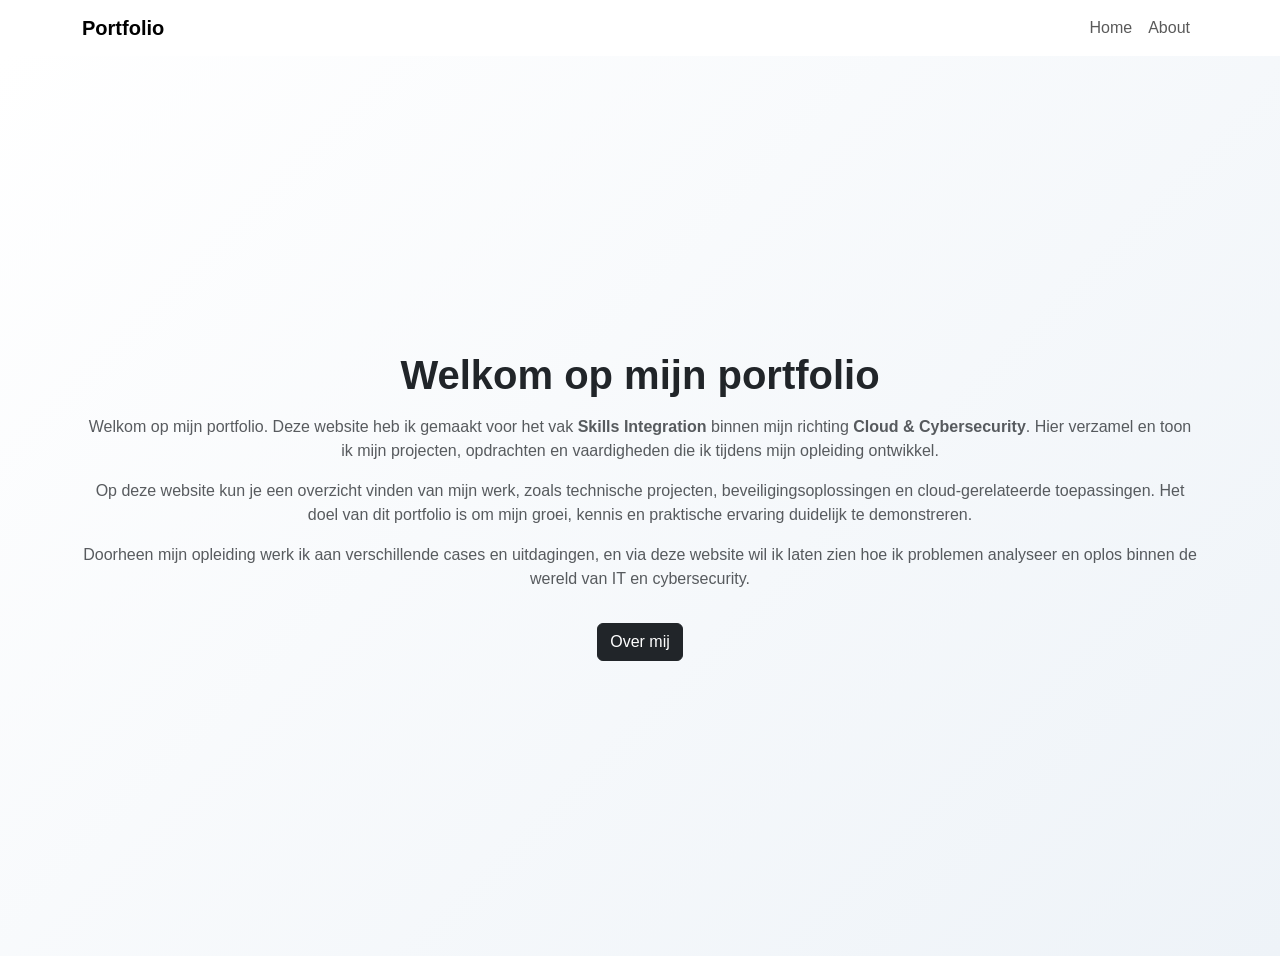
==== index.html @ e4fbb496 "Eerste deel" ====
<!DOCTYPE html>
<html lang="nl">
<head>
  <meta charset="UTF-8">
  <meta name="viewport" content="width=device-width, initial-scale=1.0">
  <title>Homepage</title>
  <link href="https://cdn.jsdelivr.net/npm/bootstrap@5.3.3/dist/css/bootstrap.min.css" rel="stylesheet">
  <link rel="stylesheet" href="style.css">
</head>
<body>

<nav class="navbar navbar-expand-lg sticky-top">
  <div class="container">
    <a class="navbar-brand fw-bold" href="index.html">Portfolio</a>
    <div class="navbar-nav ms-auto">
      <a class="nav-link" href="index.html">Home</a>
      <a class="nav-link" href="about.html">About</a>
    </div>
  </div>
</nav>

<section class="hero">
  <div class="container text-center">
    <h1>Welkom op mijn portfolio</h1>

    <p class="text-muted mt-3">
      Welkom op mijn portfolio. Deze website heb ik gemaakt voor het vak <strong>Skills Integration</strong> binnen mijn richting <strong>Cloud & Cybersecurity</strong>.  
      Hier verzamel en toon ik mijn projecten, opdrachten en vaardigheden die ik tijdens mijn opleiding ontwikkel.
    </p>

    <p class="text-muted">
      Op deze website kun je een overzicht vinden van mijn werk, zoals technische projecten, beveiligingsoplossingen en cloud-gerelateerde toepassingen.  
      Het doel van dit portfolio is om mijn groei, kennis en praktische ervaring duidelijk te demonstreren.
    </p>

    <p class="text-muted">
      Doorheen mijn opleiding werk ik aan verschillende cases en uitdagingen, en via deze website wil ik laten zien hoe ik problemen analyseer en oplos binnen de wereld van IT en cybersecurity.
    </p>

    <a href="about.html" class="btn btn-dark mt-3">Over mij</a>
  </div>
</section>

<script src="https://cdn.jsdelivr.net/npm/bootstrap@5.3.3/dist/js/bootstrap.bundle.min.js"></script>
</body>
</html>
---- style.css ----
body {
  font-family: Arial, sans-serif;
  background-color: #f8f9fa;
}

.hero {
  min-height: 100vh;
  display: flex;
  align-items: center;
  justify-content: center;
  background: linear-gradient(135deg, #ffffff, #eef3f8);
}

.navbar {
  background-color: rgba(255,255,255,0.95);
}

h1, h2 {
  font-weight: 700;
}
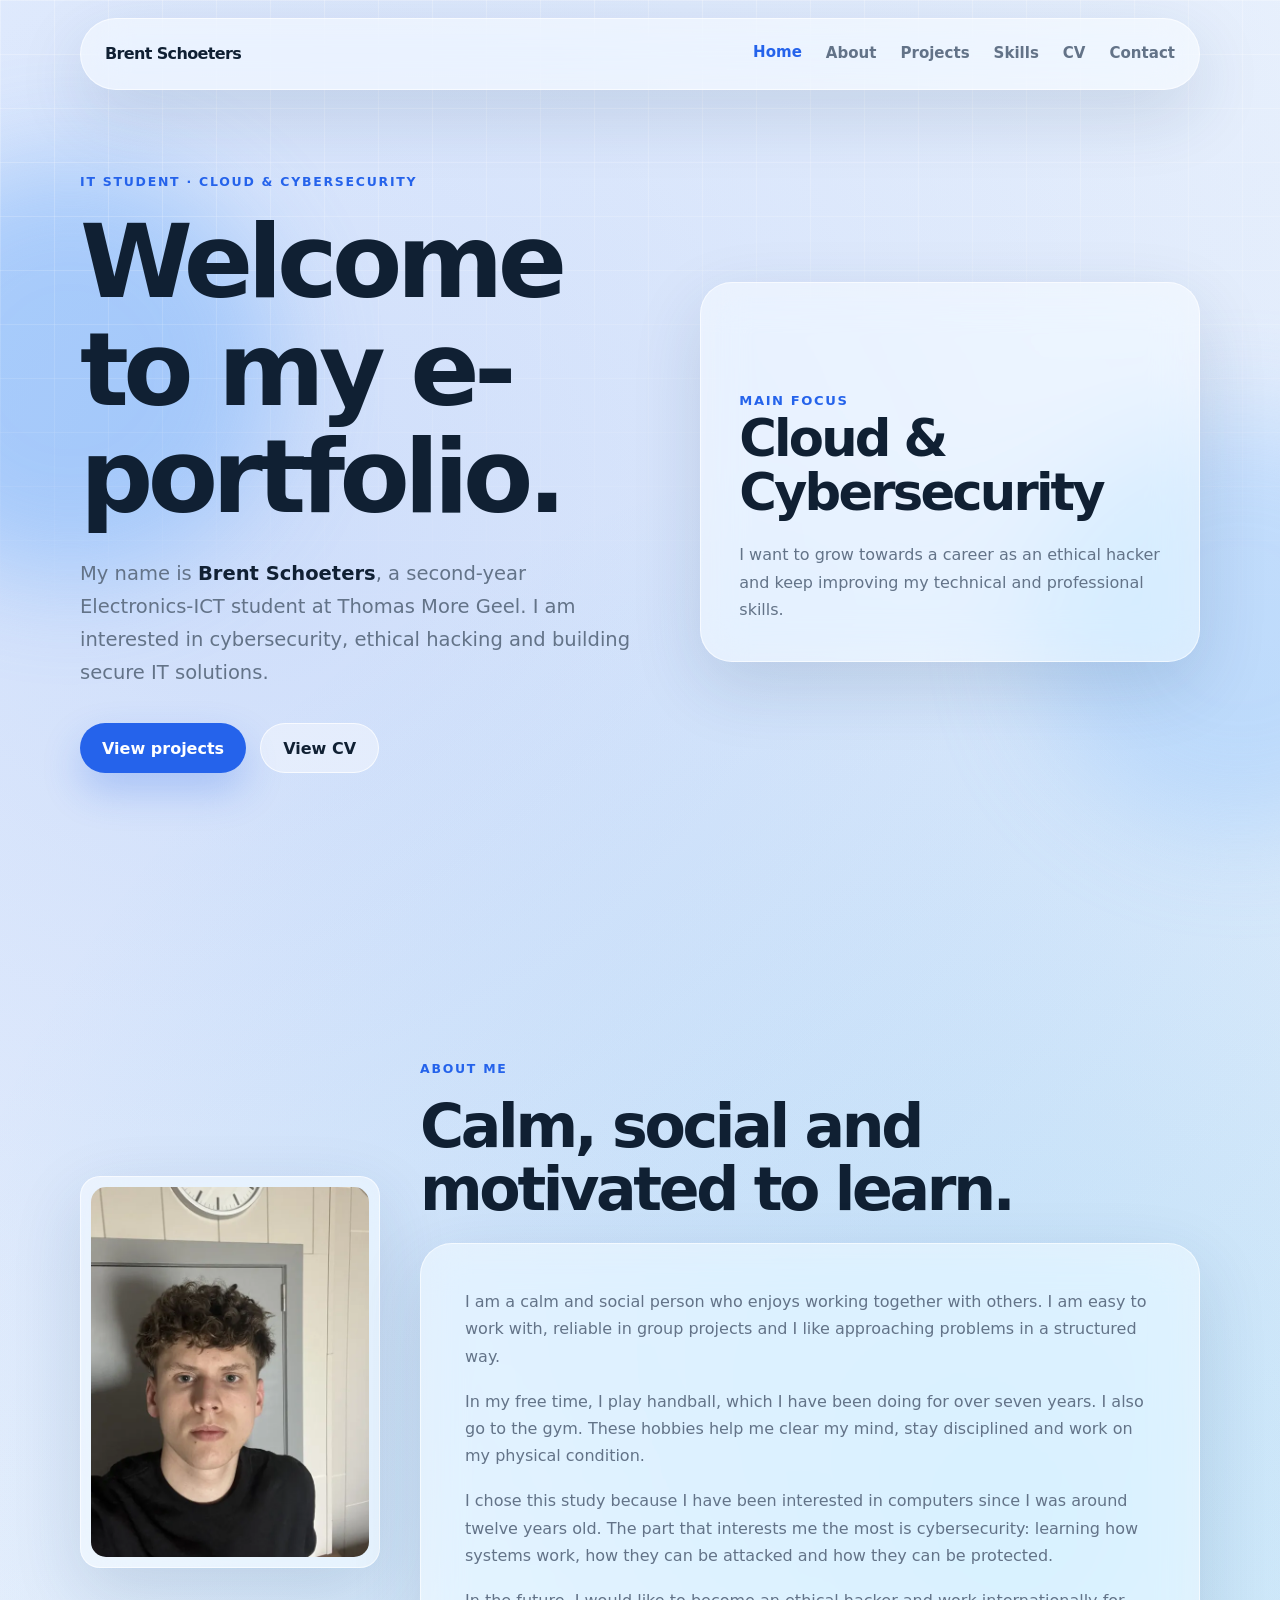
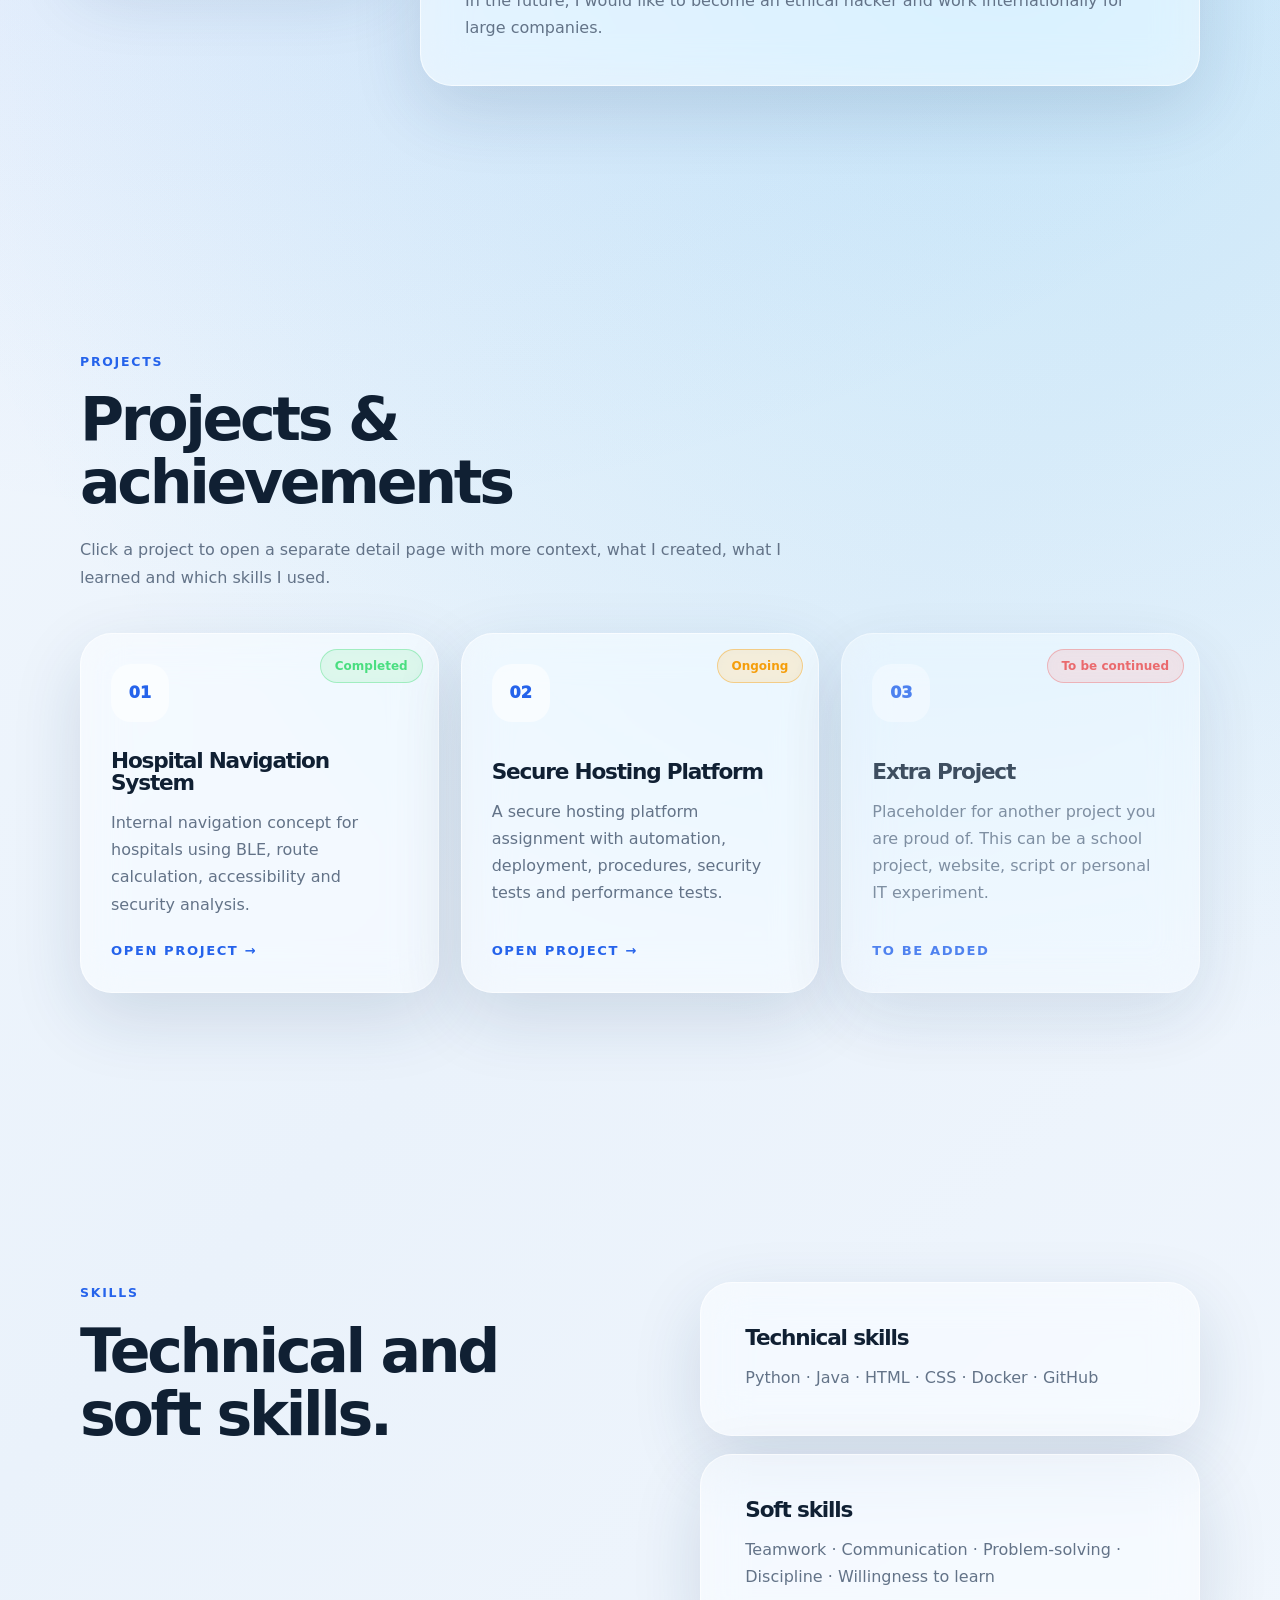
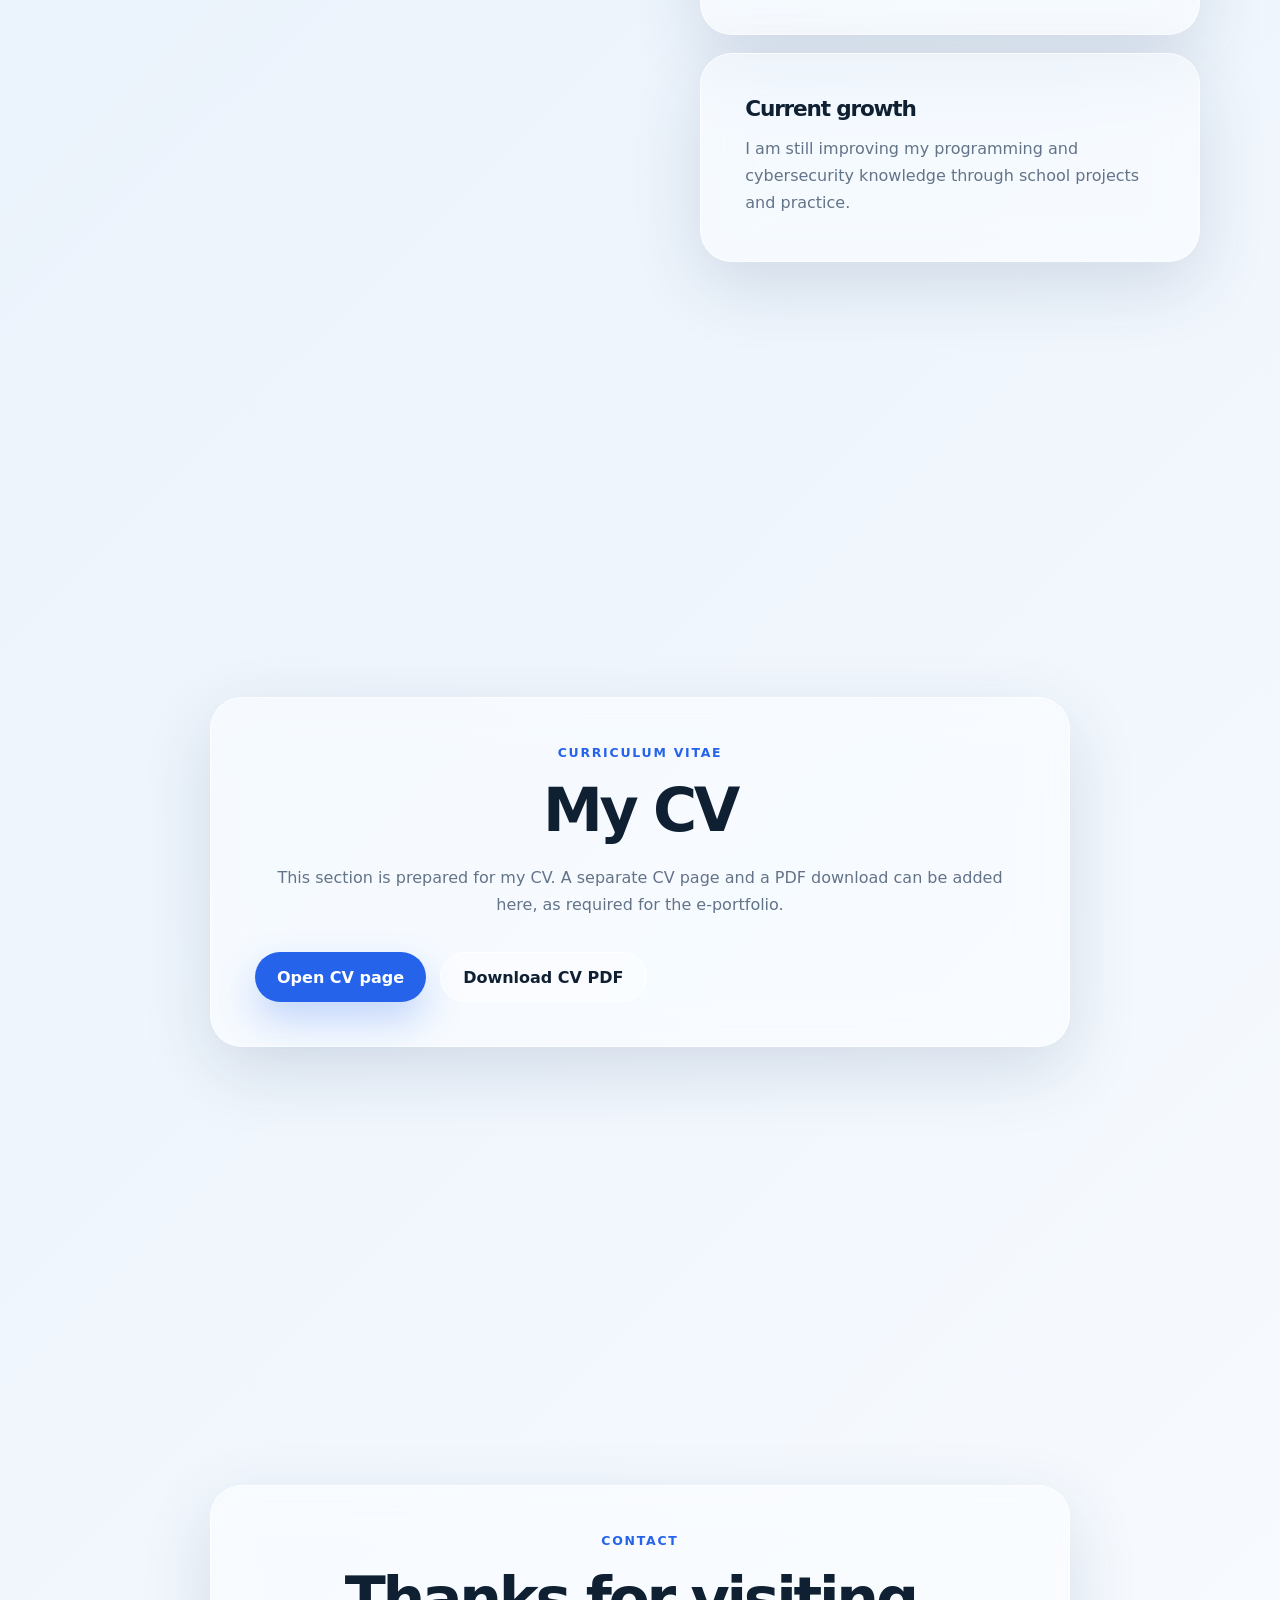
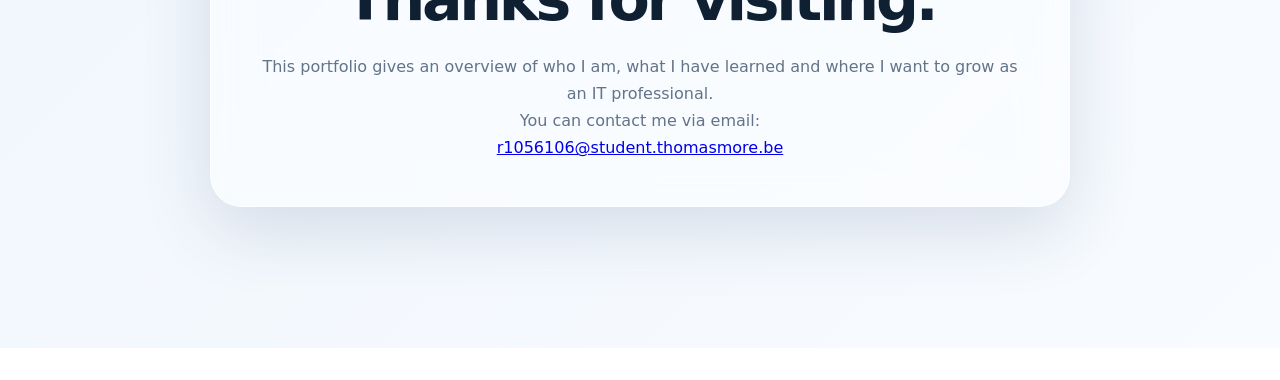
==== commit 5e7fe721: ". ." ====
--- a/index.html
+++ b/index.html
@@ -1,46 +1,167 @@
 <!DOCTYPE html>
-<html lang="nl">
+<html lang="en">
 <head>
-  <meta charset="UTF-8">
-  <meta name="viewport" content="width=device-width, initial-scale=1.0">
-  <title>Homepage</title>
-  <link href="https://cdn.jsdelivr.net/npm/bootstrap@5.3.3/dist/css/bootstrap.min.css" rel="stylesheet">
-  <link rel="stylesheet" href="style.css">
+  <meta charset="UTF-8" />
+  <meta name="viewport" content="width=device-width, initial-scale=1.0" />
+  <title>Brent Schoeters | E-Portfolio</title>
+  <link rel="stylesheet" href="style.css" />
+  <script defer src="script.js"></script>
 </head>
 <body>
+  <div class="background-glow glow-one"></div>
+  <div class="background-glow glow-two"></div>
 
-<nav class="navbar navbar-expand-lg sticky-top">
-  <div class="container">
-    <a class="navbar-brand fw-bold" href="index.html">Portfolio</a>
-    <div class="navbar-nav ms-auto">
-      <a class="nav-link" href="index.html">Home</a>
-      <a class="nav-link" href="about.html">About</a>
+  <header class="site-header glass-panel">
+    <a href="index.html#home" class="logo">Brent Schoeters</a>
+    <button class="menu-toggle" aria-label="Open navigation">☰</button>
+    <nav class="nav">
+      <a href="#home">Home</a>
+      <a href="#about">About</a>
+      <a href="#projects">Projects</a>
+      <a href="#skills">Skills</a>
+      <a href="#cv">CV</a>
+      <a href="#contact">Contact</a>
+    </nav>
+  </header>
+
+  <main>
+    <section id="home" class="section hero reveal">
+      <div class="container hero-grid">
+        <div>
+          <p class="eyebrow">IT Student · Cloud & Cybersecurity</p>
+          <h1>Welcome to my e-portfolio.</h1>
+          <p class="lead">My name is <strong>Brent Schoeters</strong>, a second-year Electronics-ICT student at Thomas More Geel. I am interested in cybersecurity, ethical hacking and building secure IT solutions.</p>
+          <div class="hero-actions">
+            <a class="button primary" href="#projects">View projects</a>
+            <a class="button secondary" href="#cv">View CV</a>
+          </div>
+        </div>
+        <aside class="hero-card glass-card">
+          <span class="card-label">Main focus</span>
+          <h2>Cloud & Cybersecurity</h2>
+          <p>I want to grow towards a career as an ethical hacker and keep improving my technical and professional skills.</p>
+        </aside>
+      </div>
+    </section>
+
+    <section id="about" class="section reveal">
+  <div class="container two-column about-grid">
+
+    <div class="about-image glass-card">
+      <img src="assets/BF877FA6-0588-46C0-A9D7-D030EFA9D8D8.jpg" alt="Brent Schoeters">
     </div>
-  </div>
-</nav>
 
-<section class="hero">
-  <div class="container text-center">
-    <h1>Welkom op mijn portfolio</h1>
+    <div>
+      <div class="sticky-title">
+        <p class="eyebrow">About me</p>
+        <h2>Calm, social and motivated to learn.</h2>
+      </div>
 
-    <p class="text-muted mt-3">
-      Welkom op mijn portfolio. Deze website heb ik gemaakt voor het vak <strong>Skills Integration</strong> binnen mijn richting <strong>Cloud & Cybersecurity</strong>.  
-      Hier verzamel en toon ik mijn projecten, opdrachten en vaardigheden die ik tijdens mijn opleiding ontwikkel.
-    </p>
+      <div class="glass-card text-card">
+        <p>I am a calm and social person who enjoys working together with others. I am easy to work with, reliable in group projects and I like approaching problems in a structured way.</p>
+        
+        <p>In my free time, I play handball, which I have been doing for over seven years. I also go to the gym. These hobbies help me clear my mind, stay disciplined and work on my physical condition.</p>
+        
+        <p>I chose this study because I have been interested in computers since I was around twelve years old. The part that interests me the most is cybersecurity: learning how systems work, how they can be attacked and how they can be protected.</p>
+        
+        <p>In the future, I would like to become an ethical hacker and work internationally for large companies.</p>
+      </div>
+    </div>
 
-    <p class="text-muted">
-      Op deze website kun je een overzicht vinden van mijn werk, zoals technische projecten, beveiligingsoplossingen en cloud-gerelateerde toepassingen.  
-      Het doel van dit portfolio is om mijn groei, kennis en praktische ervaring duidelijk te demonstreren.
-    </p>
-
-    <p class="text-muted">
-      Doorheen mijn opleiding werk ik aan verschillende cases en uitdagingen, en via deze website wil ik laten zien hoe ik problemen analyseer en oplos binnen de wereld van IT en cybersecurity.
-    </p>
-
-    <a href="about.html" class="btn btn-dark mt-3">Over mij</a>
   </div>
 </section>
 
-<script src="https://cdn.jsdelivr.net/npm/bootstrap@5.3.3/dist/js/bootstrap.bundle.min.js"></script>
+    <section id="projects" class="section reveal">
+      <div class="container">
+        <div class="section-heading">
+          <p class="eyebrow">Projects</p>
+          <h2>Projects & achievements</h2>
+          <p>Click a project to open a separate detail page with more context, what I created, what I learned and which skills I used.</p>
+        </div>
+
+        <div class="project-grid">
+          <a class="project-card glass-card" href="project-hospital-navigation.html">
+  <span class="project-status completed">Completed</span>
+  <span class="project-number">01</span>
+  <h3>Hospital Navigation System</h3>
+  <p>Internal navigation concept for hospitals using BLE, route calculation, accessibility and security analysis.</p>
+  <span class="project-link">Open project →</span>
+</a>
+
+          <a class="project-card glass-card" href="project-hosting-platform.html">
+  <span class="project-status ongoing">Ongoing</span>
+  <span class="project-number">02</span>
+  <h3>Secure Hosting Platform</h3>
+  <p>A secure hosting platform assignment with automation, deployment, procedures, security tests and performance tests.</p>
+  <span class="project-link">Open project →</span>
+</a>
+
+          <article class="project-card glass-card muted-card">
+  <span class="project-status todo">To be continued</span>
+  <span class="project-number">03</span>
+  <h3>Extra Project</h3>
+  <p>Placeholder for another project you are proud of. This can be a school project, website, script or personal IT experiment.</p>
+  <span class="project-link">To be added</span>
+</article>
+        </div>
+      </div>
+    </section>
+
+    <section id="skills" class="section reveal">
+      <div class="container two-column">
+        <div class="sticky-title">
+          <p class="eyebrow">Skills</p>
+          <h2>Technical and soft skills.</h2>
+        </div>
+        <div class="skills-grid">
+          <div class="skill-box glass-card">
+            <h3>Technical skills</h3>
+            <p>Python · Java · HTML · CSS · Docker · GitHub</p>
+          </div>
+          <div class="skill-box glass-card">
+            <h3>Soft skills</h3>
+            <p>Teamwork · Communication · Problem-solving · Discipline · Willingness to learn</p>
+          </div>
+          <div class="skill-box glass-card">
+            <h3>Current growth</h3>
+            <p>I am still improving my programming and cybersecurity knowledge through school projects and practice.</p>
+          </div>
+        </div>
+      </div>
+    </section>
+
+    <section id="cv" class="section reveal">
+      <div class="container cv-card glass-card">
+        <p class="eyebrow">Curriculum Vitae</p>
+        <h2>My CV</h2>
+        <p>This section is prepared for my CV. A separate CV page and a PDF download can be added here, as required for the e-portfolio.</p>
+        <div class="hero-actions">
+          <a class="button primary" href="cv.html">Open CV page</a>
+          <a class="button secondary" href="assets/Brent_Schoeters_CV.pdf" download>
+  Download CV PDF
+</a>
+        </div>
+      </div>
+    </section>
+
+    <section id="contact" class="section reveal contact-section">
+  <div class="container contact-card glass-card">
+    <p class="eyebrow">Contact</p>
+    <h2>Thanks for visiting.</h2>
+    
+    <p>
+      This portfolio gives an overview of who I am, what I have learned and where I want to grow as an IT professional.
+    </p>
+
+    <div class="contact-info">
+      <p>You can contact me via email:</p>
+      
+      <a href="mailto:r1056106@student.thomasmore.be" class="email-link">
+        r1056106@student.thomasmore.be
+      </a>
+    </div>
+  </div>
+</section>
+  </main>
 </body>
-</html>+</html>
--- a/style.css
+++ b/style.css
@@ -1,20 +1,430 @@
+:root {
+  --bg: #eef5fb;
+  --text: #102033;
+  --muted: #637388;
+  --blue: #2563eb;
+  --blue-dark: #1746b3;
+  --line: rgba(255, 255, 255, 0.62);
+  --glass: rgba(255, 255, 255, 0.48);
+  --glass-strong: rgba(255, 255, 255, 0.68);
+  --shadow: 0 24px 70px rgba(20, 56, 99, 0.14);
+  --radius: 32px;
+}
+
+* { box-sizing: border-box; margin: 0; padding: 0; }
+html { scroll-behavior: smooth; }
 body {
-  font-family: Arial, sans-serif;
-  background-color: #f8f9fa;
-}
-
-.hero {
   min-height: 100vh;
+  font-family: Inter, ui-sans-serif, system-ui, -apple-system, BlinkMacSystemFont, "Segoe UI", sans-serif;
+  color: var(--text);
+  line-height: 1.7;
+  background:
+    radial-gradient(circle at 20% 10%, rgba(37, 99, 235, 0.18), transparent 34%),
+    radial-gradient(circle at 80% 30%, rgba(14, 165, 233, 0.16), transparent 30%),
+    linear-gradient(135deg, #f7fbff 0%, #eaf2fb 48%, #f8fbff 100%);
+  overflow-x: hidden;
+}
+
+body::before {
+  content: "";
+  position: fixed;
+  inset: 0;
+  pointer-events: none;
+  background-image: linear-gradient(rgba(255,255,255,.28) 1px, transparent 1px), linear-gradient(90deg, rgba(255,255,255,.28) 1px, transparent 1px);
+  background-size: 54px 54px;
+  mask-image: linear-gradient(to bottom, black, transparent 72%);
+}
+
+.background-glow {
+  position: fixed;
+  width: 420px;
+  height: 420px;
+  border-radius: 999px;
+  filter: blur(52px);
+  opacity: .4;
+  pointer-events: none;
+  z-index: -1;
+}
+.glow-one { left: -140px; top: 160px; background: #60a5fa; }
+.glow-two { right: -170px; top: 46%; background: #93c5fd; }
+
+.container { width: min(1120px, 88vw); margin: 0 auto; }
+
+.glass-panel,
+.glass-card {
+  background: var(--glass);
+  border: 1px solid var(--line);
+  box-shadow: var(--shadow);
+  backdrop-filter: blur(22px) saturate(150%);
+  -webkit-backdrop-filter: blur(22px) saturate(150%);
+}
+
+.site-header {
+  position: fixed;
+  top: 18px;
+  left: 50%;
+  transform: translateX(-50%);
+  width: min(1120px, 92vw);
+  height: 72px;
+  padding: 0 24px;
+  border-radius: 999px;
   display: flex;
   align-items: center;
+  justify-content: space-between;
+  z-index: 50;
+}
+.logo {
+  color: var(--text);
+  text-decoration: none;
+  font-weight: 800;
+  letter-spacing: -0.04em;
+}
+.nav { display: flex; align-items: center; gap: 24px; }
+.nav a {
+  color: var(--muted);
+  text-decoration: none;
+  font-size: .94rem;
+  font-weight: 650;
+  transition: color .2s ease, transform .2s ease;
+}
+.nav a:hover, .nav a.active { color: var(--blue); transform: translateY(-1px); }
+.menu-toggle { display: none; border: 0; background: transparent; font-size: 1.3rem; color: var(--text); }
+
+.section { min-height: 100vh; padding: 132px 0 88px; display: flex; align-items: center; }
+.hero-grid, .two-column { display: grid; grid-template-columns: 1.05fr .95fr; gap: 68px; align-items: center; }
+.sticky-title { align-self: start; position: sticky; top: 128px; }
+
+.eyebrow { color: var(--blue); font-size: .78rem; font-weight: 900; text-transform: uppercase; letter-spacing: .14em; margin-bottom: 16px; }
+h1, h2, h3 { line-height: 1.05; letter-spacing: -.055em; }
+h1 { font-size: clamp(3.2rem, 8vw, 7rem); margin-bottom: 26px; max-width: 820px; }
+h2 { font-size: clamp(2.1rem, 4.7vw, 4.2rem); margin-bottom: 22px; }
+h3 { font-size: 1.35rem; margin-bottom: 14px; }
+p { color: var(--muted); }
+.lead { font-size: 1.22rem; max-width: 710px; }
+.lead strong { color: var(--text); }
+.hero-actions { display: flex; flex-wrap: wrap; gap: 14px; margin-top: 34px; }
+.button {
+  min-height: 50px;
+  display: inline-flex;
+  align-items: center;
   justify-content: center;
-  background: linear-gradient(135deg, #ffffff, #eef3f8);
-}
-
-.navbar {
-  background-color: rgba(255,255,255,0.95);
-}
-
-h1, h2 {
-  font-weight: 700;
+  padding: 0 22px;
+  border-radius: 999px;
+  text-decoration: none;
+  font-weight: 800;
+  transition: transform .22s ease, box-shadow .22s ease, background .22s ease;
+}
+.button:hover { transform: translateY(-2px); }
+.button.primary { background: var(--blue); color: white; box-shadow: 0 18px 38px rgba(37, 99, 235, .25); }
+.button.primary:hover { background: var(--blue-dark); }
+.button.secondary { color: var(--text); background: rgba(255,255,255,.42); border: 1px solid rgba(255,255,255,.72); }
+
+.hero-card { min-height: 380px; border-radius: var(--radius); padding: 38px; display: flex; flex-direction: column; justify-content: flex-end; }
+.hero-card h2 { font-size: clamp(2rem, 4vw, 3.5rem); }
+.card-label, .project-link { color: var(--blue); font-weight: 900; font-size: .82rem; text-transform: uppercase; letter-spacing: .12em; }
+.text-card, .skill-box, .detail-card, .cv-card, .contact-card, .cv-side, .cv-content { border-radius: var(--radius); padding: clamp(28px, 4vw, 44px); }
+.text-card p + p { margin-top: 18px; }
+.section-heading { max-width: 760px; margin-bottom: 42px; }
+.project-grid { display: grid; grid-template-columns: repeat(3, 1fr); gap: 22px; }
+.project-card { border-radius: var(--radius); padding: 30px; min-height: 330px; color: inherit; text-decoration: none; display: flex; flex-direction: column; transition: transform .25s ease, box-shadow .25s ease, background .25s ease; }
+.project-card:hover { transform: translateY(-7px); box-shadow: 0 32px 80px rgba(20, 56, 99, .18); background: var(--glass-strong); }
+.project-number { width: 58px; height: 58px; border-radius: 20px; display: grid; place-items: center; color: var(--blue); background: rgba(255,255,255,.54); font-weight: 950; margin-bottom: auto; }
+.project-card h3 { margin-top: 28px; }
+.project-card p { margin-bottom: 22px; }
+.project-link { margin-top: auto; }
+.muted-card { opacity: .78; }
+.skills-grid { display: grid; gap: 18px; }
+.skill-box { transition: transform .22s ease; }
+.skill-box:hover { transform: translateY(-4px); }
+.cv-card, .contact-card { max-width: 860px; text-align: center; margin: 0 auto; }
+.contact-section { min-height: 72vh; }
+
+.reveal { opacity: 0; transform: translateY(32px); transition: opacity .9s ease, transform .9s ease; }
+.reveal.visible { opacity: 1; transform: translateY(0); }
+
+.subpage .site-header { position: fixed; }
+.page-main { padding-top: 140px; padding-bottom: 80px; }
+.detail-hero { padding: 55px 0 36px; }
+.detail-grid { display: grid; grid-template-columns: repeat(2, 1fr); gap: 22px; }
+.detail-card h2 { font-size: clamp(1.7rem, 3vw, 2.4rem); }
+.clean-list { padding-left: 20px; color: var(--muted); }
+.visual-card { border-radius: var(--radius); padding: 14px; margin-bottom: 26px; overflow: hidden; }
+.visual-card img { width: 100%; display: block; border-radius: 24px; }
+.cv-layout { display: grid; grid-template-columns: .8fr 1.2fr; gap: 24px; align-items: start; }
+.cv-side { position: sticky; top: 130px; }
+.cv-side h1 { font-size: clamp(2.3rem, 5vw, 4.4rem); }
+.cv-content h2 { font-size: 1.8rem; margin-top: 26px; }
+.cv-content h2:first-child { margin-top: 0; }
+
+@media (max-width: 900px) {
+  .site-header { top: 10px; height: auto; min-height: 68px; align-items: flex-start; padding: 18px 20px; border-radius: 28px; }
+  .menu-toggle { display: block; }
+  .nav { display: none; width: 100%; flex-direction: column; align-items: flex-start; gap: 12px; padding-top: 16px; }
+  .nav.open { display: flex; }
+  .site-header { flex-wrap: wrap; }
+  .hero-grid, .two-column, .project-grid, .detail-grid, .cv-layout { grid-template-columns: 1fr; gap: 24px; }
+  .section { padding-top: 132px; min-height: auto; }
+  .sticky-title, .cv-side { position: static; }
+  .project-card { min-height: 260px; }
+}
+.cv-body {
+  min-height: 100vh;
+  background:
+    radial-gradient(circle at top left, rgba(96, 165, 250, 0.22), transparent 35%),
+    linear-gradient(135deg, #eaf3ff 0%, #f8fbff 45%, #eef6ff 100%);
+  color: #102033;
+}
+
+.cv-page {
+  padding: 120px 24px 60px;
+}
+
+.cv-wrapper {
+  max-width: 1080px;
+  margin: 0 auto;
+  display: grid;
+  grid-template-columns: 320px 1fr;
+  overflow: hidden;
+}
+
+.cv-sidebar {
+  padding: 42px 34px;
+  background: linear-gradient(180deg, rgba(15, 23, 42, 0.92), rgba(30, 64, 175, 0.78));
+  color: white;
+}
+
+.cv-avatar {
+  width: 84px;
+  height: 84px;
+  border-radius: 24px;
+  display: grid;
+  place-items: center;
+  font-size: 26px;
+  font-weight: 800;
+  background: rgba(255, 255, 255, 0.18);
+  border: 1px solid rgba(255, 255, 255, 0.32);
+  margin-bottom: 28px;
+}
+
+.cv-sidebar h1 {
+  font-size: 38px;
+  line-height: 1;
+  margin-bottom: 12px;
+}
+
+.cv-role {
+  color: #bfdbfe;
+  margin-bottom: 34px;
+  font-weight: 500;
+}
+
+.cv-block {
+  margin-top: 28px;
+}
+
+.cv-block h3 {
+  font-size: 13px;
+  text-transform: uppercase;
+  letter-spacing: 1.8px;
+  margin-bottom: 12px;
+  color: #93c5fd;
+}
+
+.cv-block p,
+.cv-block a,
+.cv-block li {
+  font-size: 14px;
+  line-height: 1.7;
+  color: rgba(255, 255, 255, 0.86);
+}
+
+.cv-block a {
+  text-decoration: none;
+  word-break: break-word;
+}
+
+.cv-block ul {
+  list-style: none;
+  padding: 0;
+}
+
+.cv-block li::before {
+  content: "• ";
+  color: #93c5fd;
+}
+
+.cv-content {
+  padding: 44px;
+  background: rgba(255, 255, 255, 0.58);
+  backdrop-filter: blur(24px);
+}
+
+.cv-section {
+  margin-bottom: 34px;
+}
+
+.cv-section h2 {
+  font-size: 30px;
+  color: #0f172a;
+  margin-bottom: 14px;
+}
+
+.cv-section p {
+  color: #475569;
+  line-height: 1.75;
+}
+
+.cv-item {
+  display: flex;
+  justify-content: space-between;
+  gap: 24px;
+  padding: 18px 0;
+  border-bottom: 1px solid rgba(15, 23, 42, 0.1);
+}
+
+.cv-item h3 {
+  color: #0f172a;
+  margin-bottom: 6px;
+}
+
+.cv-item span {
+  color: #2563eb;
+  font-weight: 600;
+  white-space: nowrap;
+}
+
+.cv-project-grid {
+  display: grid;
+  grid-template-columns: 1fr 1fr;
+  gap: 18px;
+}
+
+.cv-project-grid article {
+  padding: 20px;
+  border-radius: 22px;
+  background: rgba(255, 255, 255, 0.6);
+  border: 1px solid rgba(37, 99, 235, 0.14);
+  box-shadow: 0 16px 40px rgba(15, 23, 42, 0.06);
+}
+
+.cv-project-grid h3 {
+  margin-bottom: 10px;
+  color: #0f172a;
+}
+
+.language-list {
+  display: flex;
+  flex-wrap: wrap;
+  gap: 12px;
+}
+
+.language-list span {
+  padding: 10px 16px;
+  border-radius: 999px;
+  background: rgba(37, 99, 235, 0.08);
+  color: #1e40af;
+  font-weight: 600;
+}
+
+@media (max-width: 850px) {
+  .cv-wrapper {
+    grid-template-columns: 1fr;
+  }
+
+  .cv-project-grid {
+    grid-template-columns: 1fr;
+  }
+
+  .cv-item {
+    flex-direction: column;
+    gap: 6px;
+  }
+}
+.about-grid {
+  display: grid;
+  grid-template-columns: 300px 1fr;
+  gap: 40px;
+  align-items: center;
+}
+
+.about-image {
+  padding: 10px;
+  border-radius: 20px;
+  overflow: hidden;
+}
+
+.about-image img {
+  width: 100%;
+  height: auto;
+  border-radius: 15px;
+  display: block;
+}
+
+/* Mobile */
+@media (max-width: 768px) {
+  .about-grid {
+    grid-template-columns: 1fr;
+  }
+
+  .about-image {
+    max-width: 250px;
+    margin: 0 auto;
+  }
+}
+.cv-avatar {
+  width: 100px;
+  height: 100px;
+  border-radius: 20px;
+  overflow: hidden;
+  margin-bottom: 28px;
+
+  background: rgba(255,255,255,0.1);
+  backdrop-filter: blur(10px);
+  border: 1px solid rgba(255,255,255,0.2);
+}
+
+.cv-avatar img {
+  width: 100%;
+  height: 100%;
+  object-fit: cover;
+  display: block;
+}
+.project-card {
+  position: relative;
+}
+
+/* algemene badge */
+.project-status {
+  position: absolute;
+  top: 15px;
+  right: 15px;
+
+  padding: 6px 14px;
+  border-radius: 999px;
+  font-size: 12px;
+  font-weight: 600;
+
+  backdrop-filter: blur(10px);
+  border: 1px solid rgba(255,255,255,0.2);
+}
+
+/* GROEN */
+.project-status.completed {
+  color: #4ade80;
+  background: rgba(74, 222, 128, 0.15);
+  border: 1px solid rgba(74, 222, 128, 0.4);
+}
+
+/* ORANJE */
+.project-status.ongoing {
+  color: #f59e0b;
+  background: rgba(245, 158, 11, 0.15);
+  border: 1px solid rgba(245, 158, 11, 0.4);
+}
+
+/* ROOD */
+.project-status.todo {
+  color: #ef4444;
+  background: rgba(239, 68, 68, 0.15);
+  border: 1px solid rgba(239, 68, 68, 0.4);
 }
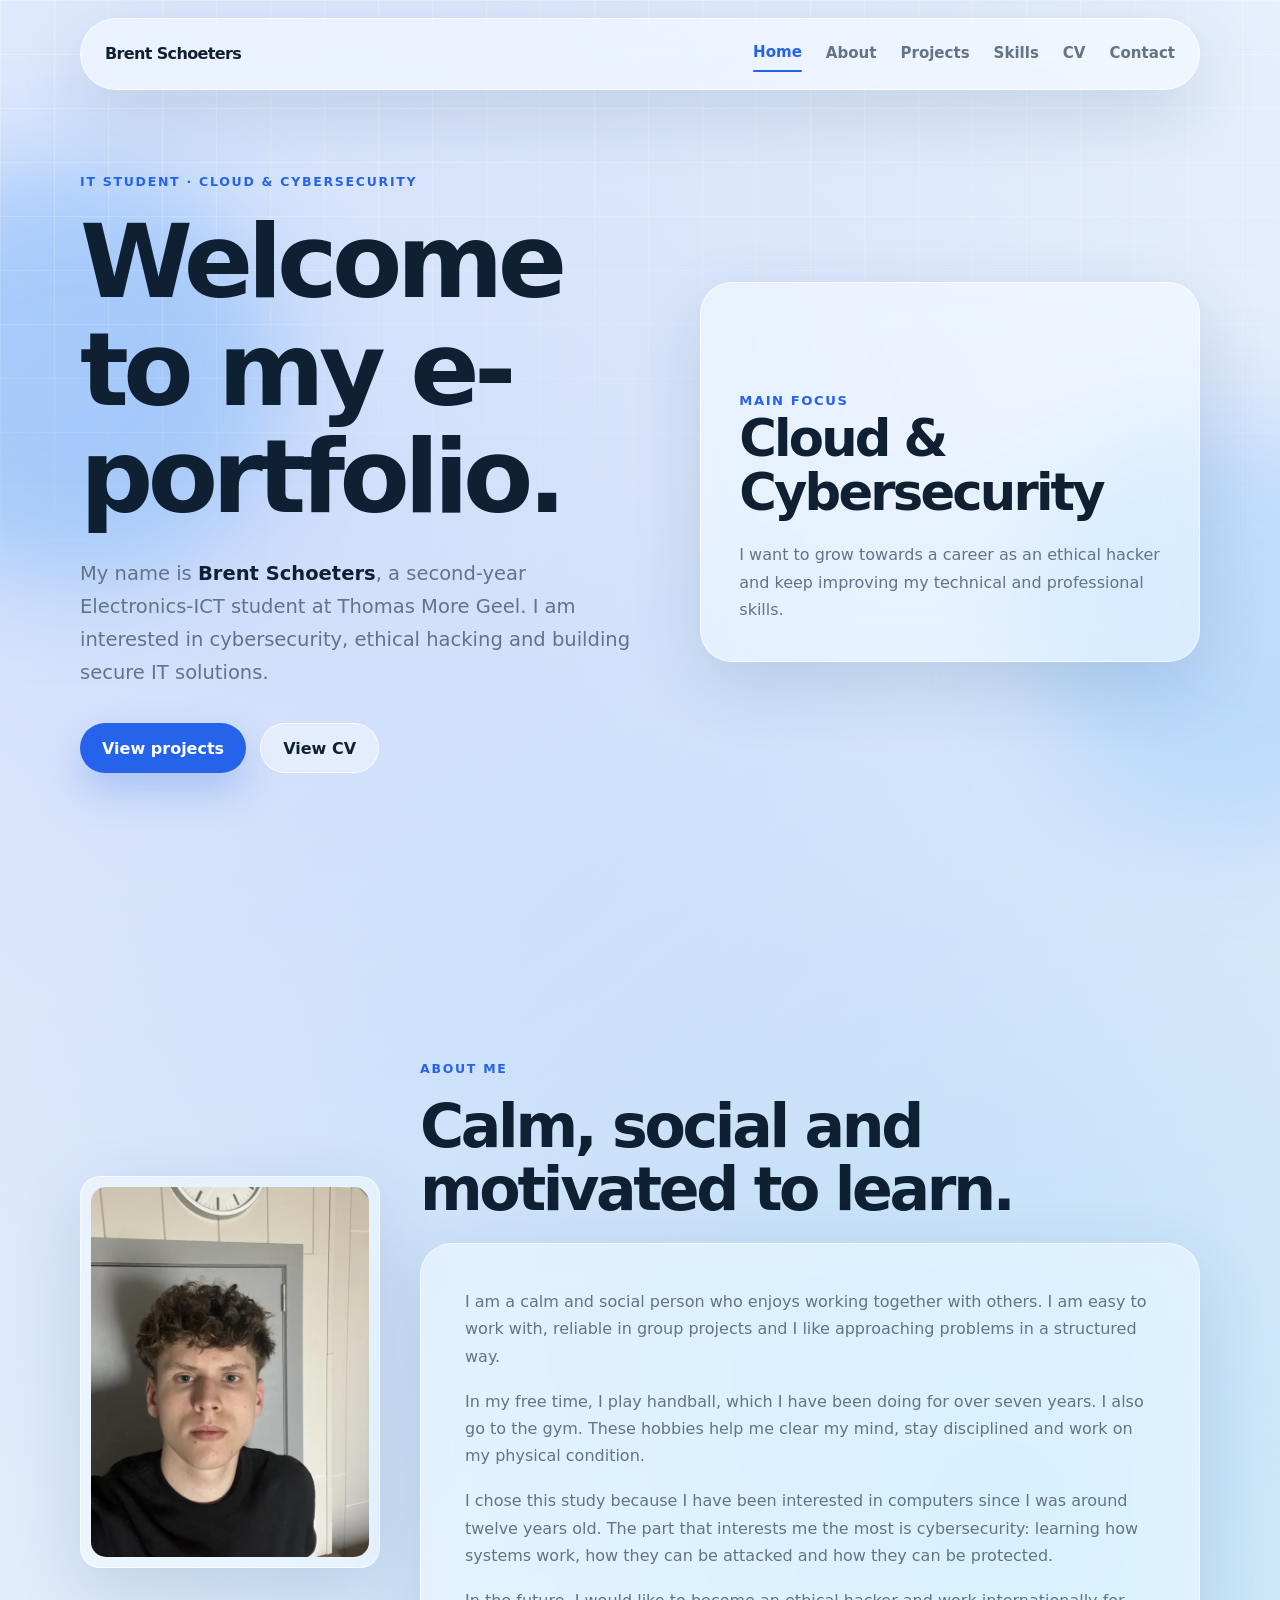
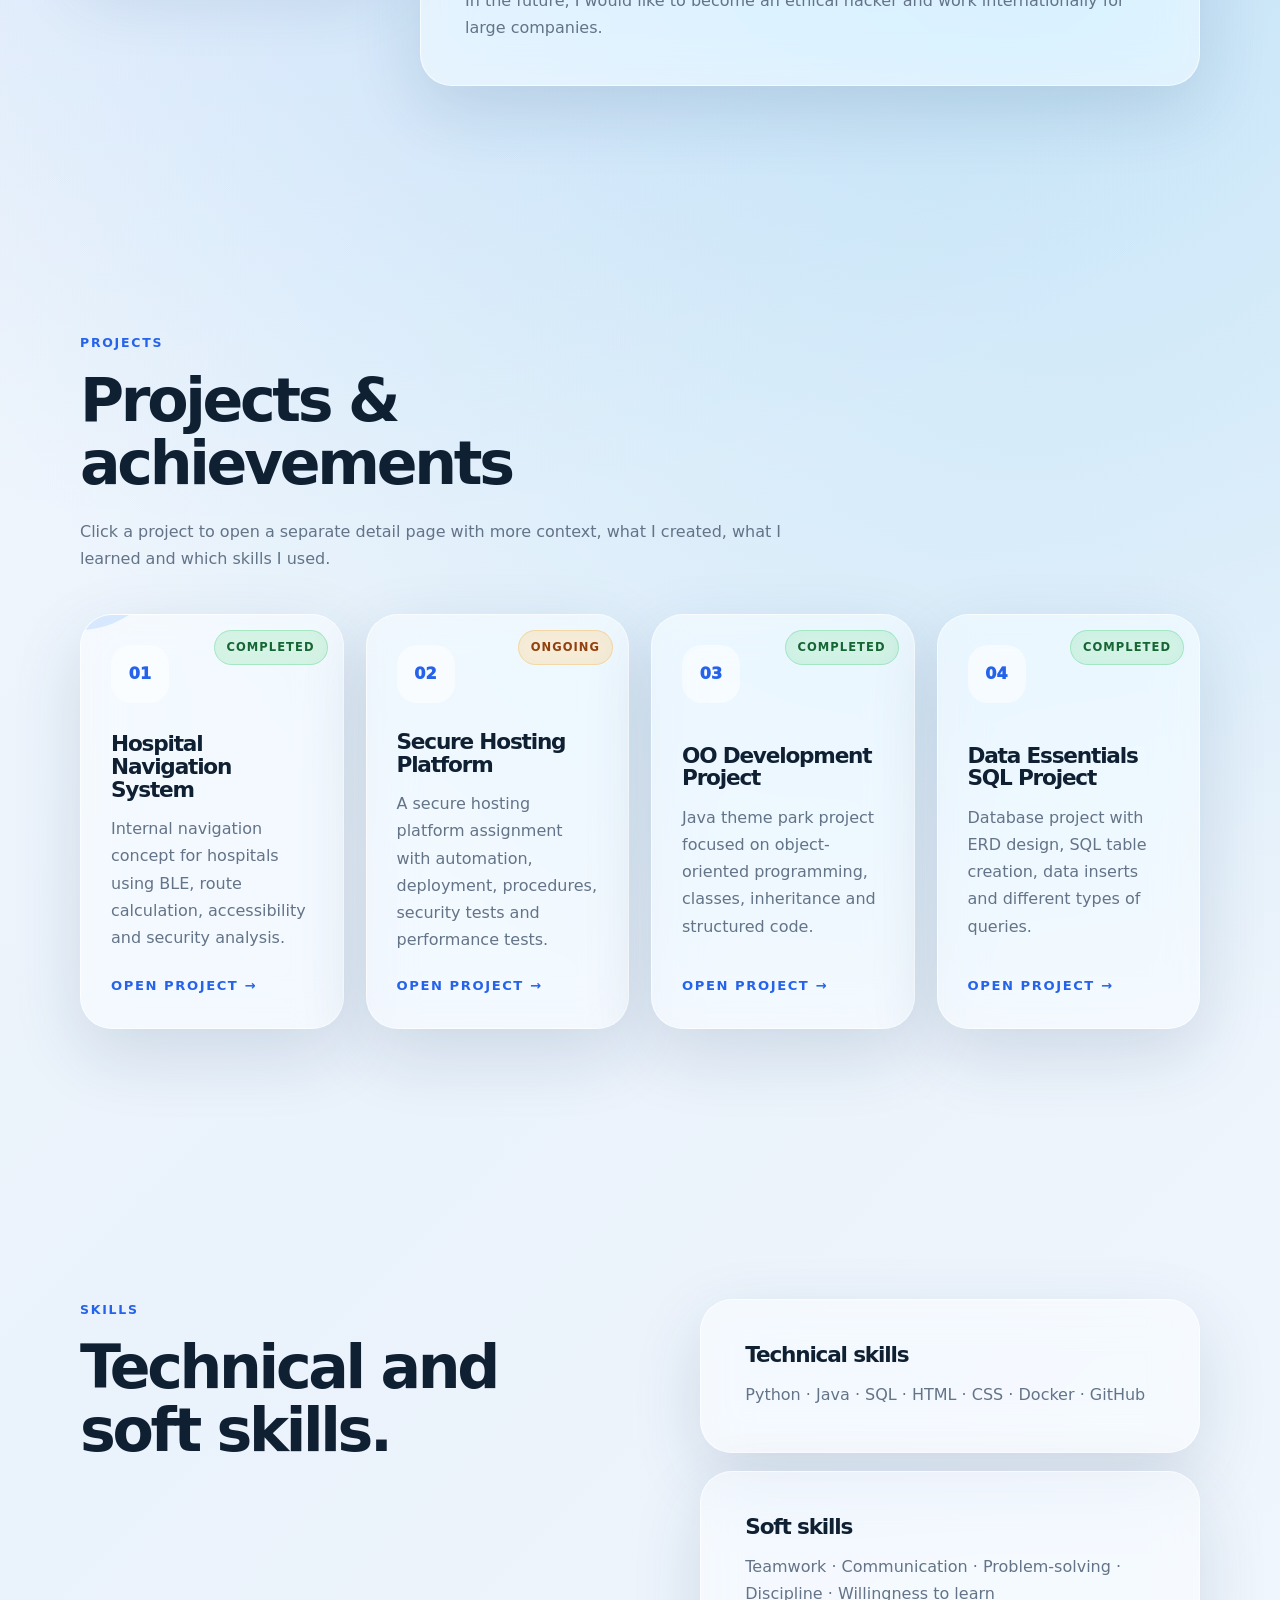
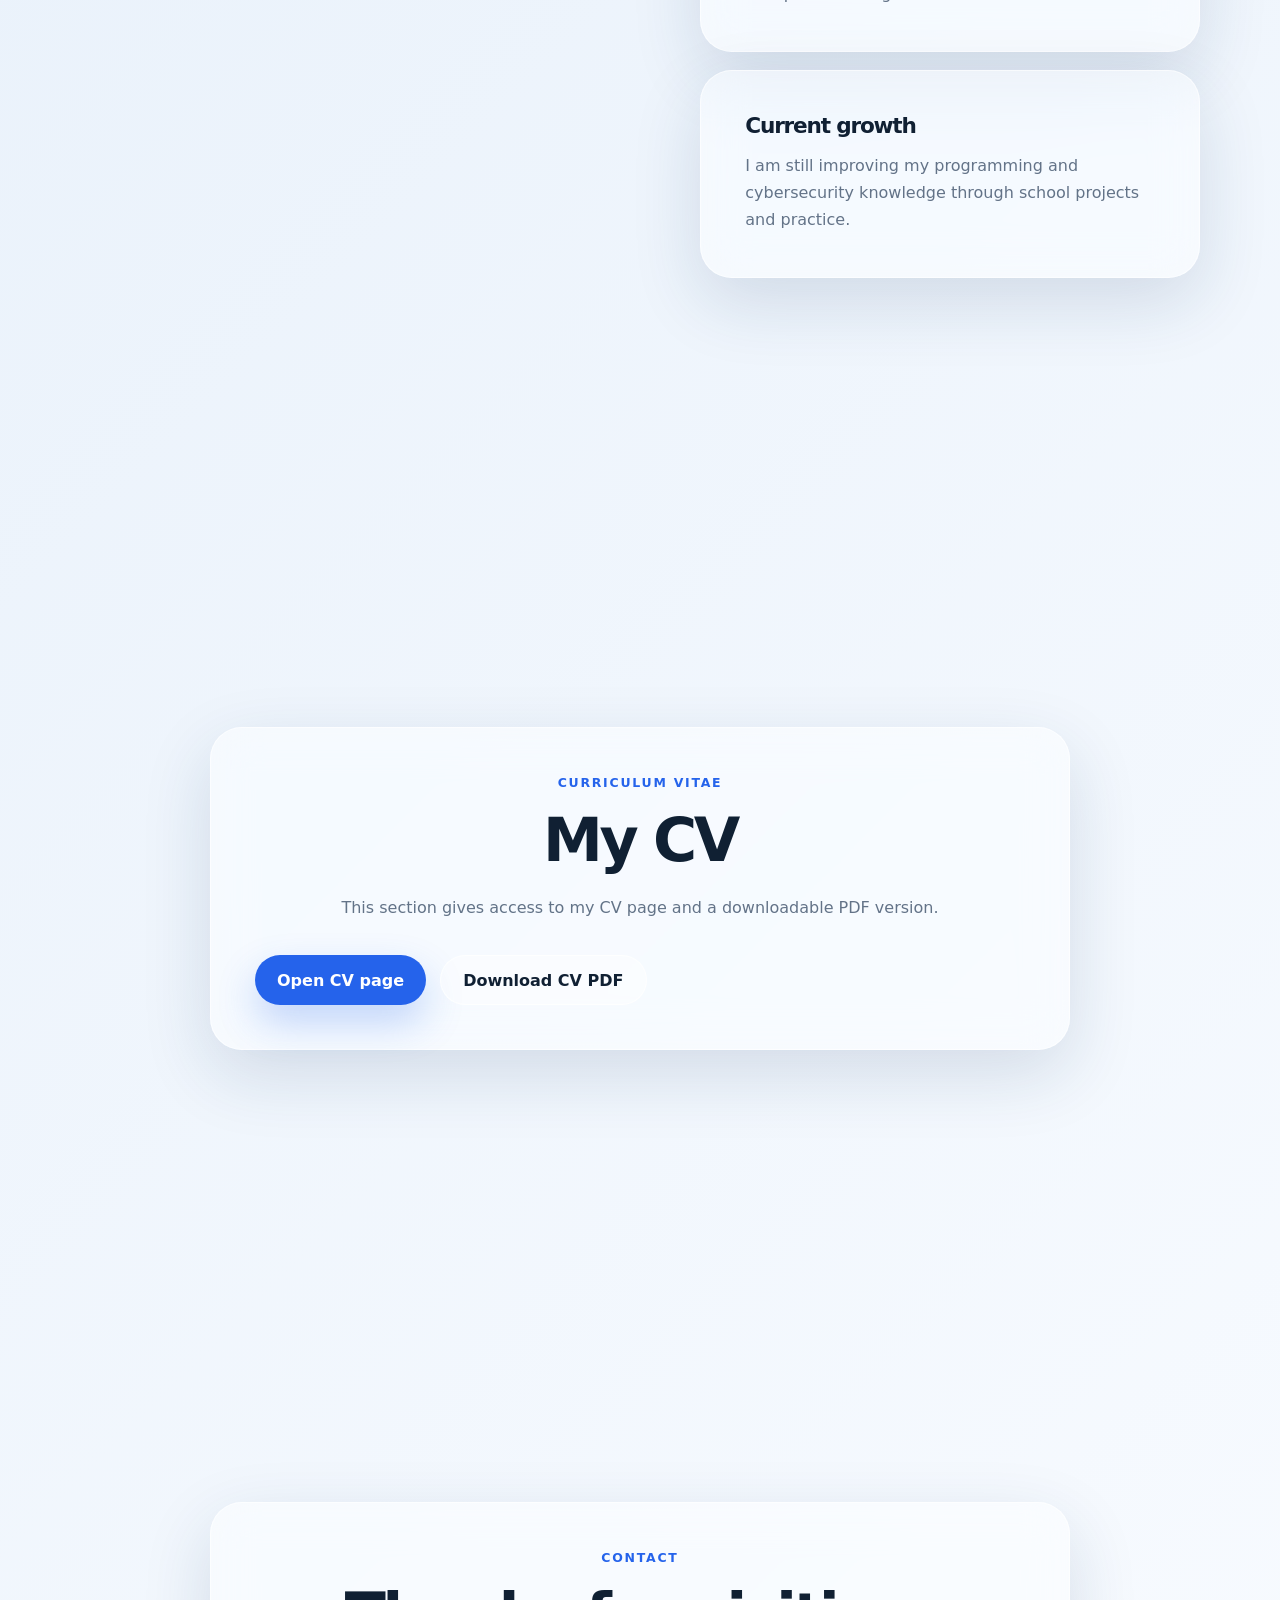
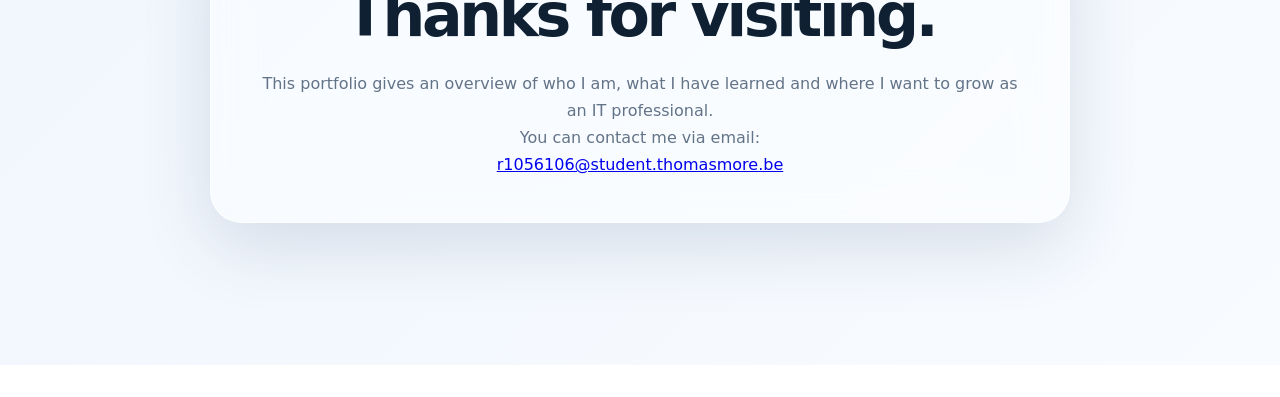
==== commit 15cbac0b: ". ." ====
--- a/index.html
+++ b/index.html
@@ -8,6 +8,7 @@
   <script defer src="script.js"></script>
 </head>
 <body>
+  <div class="scroll-progress" aria-hidden="true"></div>
   <div class="background-glow glow-one"></div>
   <div class="background-glow glow-two"></div>
 
@@ -80,29 +81,37 @@
         </div>
 
         <div class="project-grid">
-          <a class="project-card glass-card" href="project-hospital-navigation.html">
-  <span class="project-status completed">Completed</span>
-  <span class="project-number">01</span>
-  <h3>Hospital Navigation System</h3>
-  <p>Internal navigation concept for hospitals using BLE, route calculation, accessibility and security analysis.</p>
-  <span class="project-link">Open project →</span>
-</a>
+          <a class="project-card glass-card featured-project" href="project-hospital-navigation.html">
+            <span class="project-status completed">Completed</span>
+            <span class="project-number">01</span>
+            <h3>Hospital Navigation System</h3>
+            <p>Internal navigation concept for hospitals using BLE, route calculation, accessibility and security analysis.</p>
+            <span class="project-link">Open project →</span>
+          </a>
 
           <a class="project-card glass-card" href="project-hosting-platform.html">
-  <span class="project-status ongoing">Ongoing</span>
-  <span class="project-number">02</span>
-  <h3>Secure Hosting Platform</h3>
-  <p>A secure hosting platform assignment with automation, deployment, procedures, security tests and performance tests.</p>
-  <span class="project-link">Open project →</span>
-</a>
+            <span class="project-status ongoing">Ongoing</span>
+            <span class="project-number">02</span>
+            <h3>Secure Hosting Platform</h3>
+            <p>A secure hosting platform assignment with automation, deployment, procedures, security tests and performance tests.</p>
+            <span class="project-link">Open project →</span>
+          </a>
 
-          <article class="project-card glass-card muted-card">
-  <span class="project-status todo">To be continued</span>
-  <span class="project-number">03</span>
-  <h3>Extra Project</h3>
-  <p>Placeholder for another project you are proud of. This can be a school project, website, script or personal IT experiment.</p>
-  <span class="project-link">To be added</span>
-</article>
+          <a class="project-card glass-card" href="project-oo-development.html">
+            <span class="project-status completed">Completed</span>
+            <span class="project-number">03</span>
+            <h3>OO Development Project</h3>
+            <p>Java theme park project focused on object-oriented programming, classes, inheritance and structured code.</p>
+            <span class="project-link">Open project →</span>
+          </a>
+
+          <a class="project-card glass-card" href="project-data-essentials.html">
+            <span class="project-status completed">Completed</span>
+            <span class="project-number">04</span>
+            <h3>Data Essentials SQL Project</h3>
+            <p>Database project with ERD design, SQL table creation, data inserts and different types of queries.</p>
+            <span class="project-link">Open project →</span>
+          </a>
         </div>
       </div>
     </section>
@@ -116,7 +125,7 @@
         <div class="skills-grid">
           <div class="skill-box glass-card">
             <h3>Technical skills</h3>
-            <p>Python · Java · HTML · CSS · Docker · GitHub</p>
+            <p>Python · Java · SQL · HTML · CSS · Docker · GitHub</p>
           </div>
           <div class="skill-box glass-card">
             <h3>Soft skills</h3>
@@ -134,7 +143,7 @@
       <div class="container cv-card glass-card">
         <p class="eyebrow">Curriculum Vitae</p>
         <h2>My CV</h2>
-        <p>This section is prepared for my CV. A separate CV page and a PDF download can be added here, as required for the e-portfolio.</p>
+        <p>This section gives access to my CV page and a downloadable PDF version.</p>
         <div class="hero-actions">
           <a class="button primary" href="cv.html">Open CV page</a>
           <a class="button secondary" href="assets/Brent_Schoeters_CV.pdf" download>
--- a/style.css
+++ b/style.css
@@ -427,4 +427,130 @@
   color: #ef4444;
   background: rgba(239, 68, 68, 0.15);
   border: 1px solid rgba(239, 68, 68, 0.4);
-}+}
+/* UX improvements added for final polish */
+.scroll-progress {
+  position: fixed;
+  top: 0;
+  left: 0;
+  width: 0%;
+  height: 4px;
+  z-index: 100;
+  background: linear-gradient(90deg, var(--blue), #38bdf8);
+  box-shadow: 0 0 18px rgba(37, 99, 235, .45);
+}
+
+.nav a {
+  position: relative;
+  padding: 6px 0;
+}
+
+.nav a::after {
+  content: "";
+  position: absolute;
+  left: 0;
+  bottom: 0;
+  width: 0;
+  height: 2px;
+  border-radius: 999px;
+  background: var(--blue);
+  transition: width .22s ease;
+}
+
+.nav a:hover::after,
+.nav a.active::after {
+  width: 100%;
+}
+
+.project-grid {
+  grid-template-columns: repeat(4, 1fr);
+}
+
+.project-status {
+  align-self: flex-start;
+  padding: 7px 12px;
+  border-radius: 999px;
+  font-size: .72rem;
+  font-weight: 900;
+  text-transform: uppercase;
+  letter-spacing: .09em;
+  margin-bottom: 18px;
+}
+
+.project-status.completed {
+  color: #166534;
+  background: rgba(34, 197, 94, .16);
+  border: 1px solid rgba(34, 197, 94, .25);
+}
+
+.project-status.ongoing {
+  color: #92400e;
+  background: rgba(245, 158, 11, .16);
+  border: 1px solid rgba(245, 158, 11, .25);
+}
+
+.featured-project {
+  position: relative;
+  overflow: hidden;
+}
+
+.featured-project::before {
+  content: "";
+  position: absolute;
+  inset: -40% auto auto -35%;
+  width: 180px;
+  height: 180px;
+  border-radius: 999px;
+  background: rgba(96, 165, 250, .2);
+  animation: floatGlow 5s ease-in-out infinite;
+}
+
+.bonus-card,
+.sql-card {
+  overflow: hidden;
+}
+
+.ride-animation {
+  display: inline-block;
+  font-size: 3.5rem;
+  margin: 6px 0 16px;
+  animation: coasterMove 2.8s ease-in-out infinite;
+}
+
+.typing-code {
+  display: inline-block;
+  max-width: 100%;
+  color: var(--text);
+  background: rgba(255,255,255,.56);
+  border: 1px solid rgba(255,255,255,.75);
+  border-radius: 18px;
+  padding: 14px 16px;
+  font-weight: 800;
+  white-space: nowrap;
+  overflow: hidden;
+  animation: typingPulse 2.8s ease-in-out infinite;
+}
+
+@keyframes floatGlow {
+  0%, 100% { transform: translate(0, 0) scale(1); }
+  50% { transform: translate(36px, 24px) scale(1.16); }
+}
+
+@keyframes coasterMove {
+  0%, 100% { transform: translateX(0) rotate(-4deg); }
+  50% { transform: translateX(24px) translateY(-8px) rotate(7deg); }
+}
+
+@keyframes typingPulse {
+  0%, 100% { box-shadow: 0 0 0 rgba(37, 99, 235, 0); }
+  50% { box-shadow: 0 18px 42px rgba(37, 99, 235, .14); }
+}
+
+@media (max-width: 1100px) {
+  .project-grid { grid-template-columns: repeat(2, 1fr); }
+}
+
+@media (max-width: 640px) {
+  .project-grid { grid-template-columns: 1fr; }
+  .typing-code { white-space: normal; }
+}
